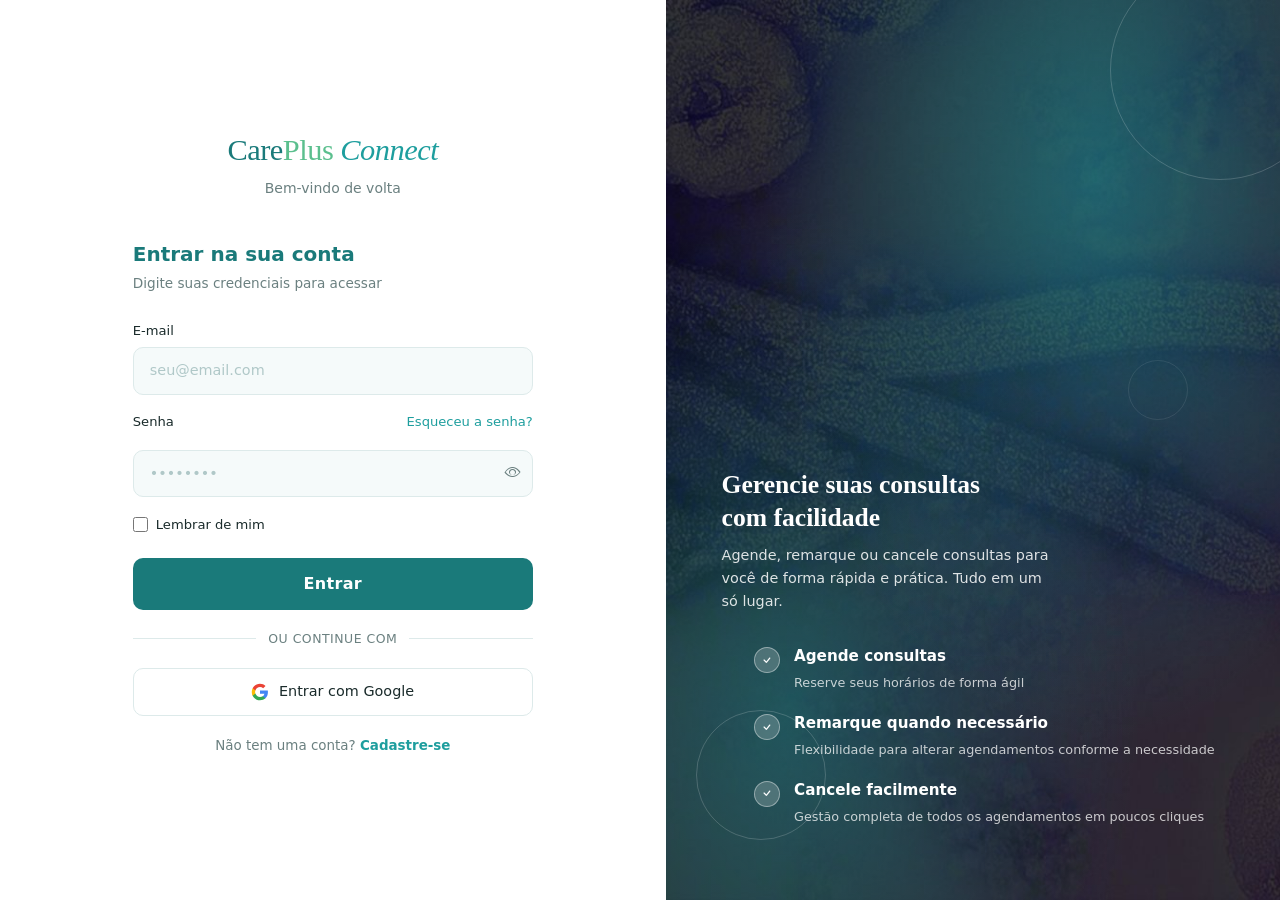
==== index.html @ 65e4c3a5 "feat: login dashboard concluidos" ====
<!DOCTYPE html>
<html lang="pt-BR">
<head>
  <meta charset="UTF-8" />
  <meta name="viewport" content="width=device-width, initial-scale=1.0"/>
  <title>CarePlus Connect — Login</title>

<!-- Bootstrap CSS via CDN -->
<link href="https://cdn.jsdelivr.net/npm/bootstrap@5.3.3/dist/css/bootstrap.min.css" rel="stylesheet"/>

<!-- Bootstrap Icons -->
<link rel="stylesheet" href="https://cdn.jsdelivr.net/npm/bootstrap-icons@1.11.3/font/bootstrap-icons.css"/>

<!-- Variáveis globais de cor — deve vir antes dos outros CSS -->
<link rel="stylesheet" href="css/variaveis.css"/>

<!-- CSS customizado da tela de login -->
<link rel="stylesheet" href="css/login.css"/>

<!-- JavaScript externo do login -->
<script src="javascript/login.js" defer></script>
</head>
<body>

<!-- ================================================
     ESTRUTURA PRINCIPAL
     Divide a tela em painel esquerdo (formulário)
     e painel direito (imagem + bullets)
================================================= -->
<div class="pagina-login">

  <!-- ── PAINEL ESQUERDO ── -->
  <div class="painel-esquerdo">
    <div class="caixa-formulario">

      <!-- Logo -->
      <div class="logo">
        <span class="care">Care</span><span class="plus">Plus</span> <span class="connect">Connect</span>
      </div>
      <p class="logo-subtitulo">Bem-vindo de volta</p>

      <!-- Título e descrição do formulário -->
      <p class="titulo-formulario">Entrar na sua conta</p>
      <p class="descricao-formulario">Digite suas credenciais para acessar</p>

      <!-- Campo E-mail -->
      <label for="email">E-mail</label>
      <div class="campo-input">
        <input type="email" id="email" placeholder="seu@email.com" autocomplete="email"/>
      </div>

      <!-- Campo Senha + link esqueceu a senha -->
      <div class="linha-senha">
        <label for="senha">Senha</label>
        <a href="#" class="link-esqueceu-senha">Esqueceu a senha?</a>
      </div>
      <div class="campo-input">
        <input type="password" id="senha" placeholder="••••••••" autocomplete="current-password"/>
        <!-- Botão olho: alterna entre mostrar e ocultar senha -->
        <button class="botao-olho" id="botao-olho" type="button" aria-label="Mostrar senha">
          <i id="icone-olho" class="bi bi-eye"></i>
        </button>
      </div>

      <!-- Checkbox lembrar de mim -->
      <div class="lembrar-de-mim">
        <input type="checkbox" id="lembrar"/>
        <label for="lembrar" style="margin:0;cursor:pointer;">Lembrar de mim</label>
      </div>

      <!-- Botão principal de login -->
      <button class="botao-entrar" id="botao-entrar">Entrar</button>

      <!-- Divisor visual -->
      <div class="divisor">ou continue com</div>

      <!-- Botão login com Google -->
      <button class="botao-google">
        <svg width="18" height="18" viewBox="0 0 24 24">
          <path fill="#4285F4" d="M22.56 12.25c0-.78-.07-1.53-.2-2.25H12v4.26h5.92c-.26 1.37-1.04 2.53-2.21 3.31v2.77h3.57c2.08-1.92 3.28-4.74 3.28-8.09z"/>
          <path fill="#34A853" d="M12 23c2.97 0 5.46-.98 7.28-2.66l-3.57-2.77c-.98.66-2.23 1.06-3.71 1.06-2.86 0-5.29-1.93-6.16-4.53H2.18v2.84C3.99 20.53 7.7 23 12 23z"/>
          <path fill="#FBBC05" d="M5.84 14.09c-.22-.66-.35-1.36-.35-2.09s.13-1.43.35-2.09V7.07H2.18C1.43 8.55 1 10.22 1 12s.43 3.45 1.18 4.93l3.66-2.84z"/>
          <path fill="#EA4335" d="M12 5.38c1.62 0 3.06.56 4.21 1.64l3.15-3.15C17.45 2.09 14.97 1 12 1 7.7 1 3.99 3.47 2.18 7.07l3.66 2.84c.87-2.6 3.3-4.53 6.16-4.53z"/>
        </svg>
        Entrar com Google
      </button>

      <!-- Link para cadastro -->
      <p class="link-cadastro">Não tem uma conta? <a href="#">Cadastre-se</a></p>

    </div>
  </div>
  <!-- fim painel esquerdo -->

  <!-- ── PAINEL DIREITO ── -->
  <div class="painel-direito">

    <!-- Círculos decorativos de fundo -->
    <div class="circulo circulo-1"></div>
    <div class="circulo circulo-2"></div>
    <div class="circulo circulo-3"></div>

    <!-- Conteúdo: título + descrição + lista de funcionalidades -->
    <div class="conteudo-direito">
      <h2 class="titulo-direito">Gerencie suas consultas<br>com facilidade</h2>
      <p class="descricao-direito">Agende, remarque ou cancele consultas para você de forma rápida e prática. Tudo em um só lugar.</p>

      <ul class="lista-funcionalidades">
        <li class="item-funcionalidade">
          <div class="icone-check">
            <i class="bi bi-check"></i>
          </div>
          <div class="texto-funcionalidade">
            <strong>Agende consultas</strong>
            <span>Reserve seus horários de forma ágil</span>
          </div>
        </li>
        <li class="item-funcionalidade">
          <div class="icone-check">
            <i class="bi bi-check"></i>
          </div>
          <div class="texto-funcionalidade">
            <strong>Remarque quando necessário</strong>
            <span>Flexibilidade para alterar agendamentos conforme a necessidade</span>
          </div>
        </li>
        <li class="item-funcionalidade">
          <div class="icone-check">
            <i class="bi bi-check"></i>
          </div>
          <div class="texto-funcionalidade">
            <strong>Cancele facilmente</strong>
            <span>Gestão completa de todos os agendamentos em poucos cliques</span>
          </div>
        </li>
      </ul>
    </div>
    <!-- fim conteudo-direito -->

  </div>
  <!-- fim painel direito -->

</div>
<!-- fim pagina-login -->
</body>
</html>
---- css/variaveis.css ----
/* ============================================
   CAREPLUS CONNECT — variaveis.css
   Variáveis globais de cor e estilo
   usadas em todas as telas do projeto
   ============================================ */

:root {
  /* ── Cores principais da marca ── */
  --verde-escuro:      #1a7a7a;  /* navbar, títulos, botões principais */
  --verde-medio:       #1e9e9e;  /* links, hover, destaques */
  --verde-claro:       #4dc4c4;  /* bordas no hover, detalhes suaves */
  --verde-acento:      #5bbf8e;  /* card remarcar, logo "Plus" */

  /* ── Cores de status ── */
  --vermelho-acento:   #f28b82;  /* card cancelar, notificação, erro */
  --amarelo-acento:    #f6c343;  /* consulta pendente, aviso */

  /* ── Cores de texto ── */
  --texto-principal:   #1a2b2b;  /* textos principais */
  --texto-suave:       #6b8080;  /* textos secundários, placeholders */

  /* ── Cores de fundo e estrutura ── */
  --fundo-pagina:      #f4f9f9;  /* fundo geral da dashboard */
  --fundo-card:        #ffffff;  /* fundo dos cards */
  --fundo-input:       #f5fafa;  /* fundo dos campos de input */

  /* ── Bordas e sombras ── */
  --borda:             #ddeaea;  /* bordas dos cards e inputs */
  --sombra:            0 2px 12px rgba(26,122,122,.08); /* sombra dos cards */
  --borda-arredondada: 14px;     /* border-radius padrão dos cards */
}
---- css/login.css ----
/* ============================================
   CAREPLUS CONNECT — login.css
   Estilos da tela de login
   ============================================ */

/* ── RESET BÁSICO ──
   Remove margin e padding padrão do navegador
   box-sizing garante que padding não aumenta o tamanho do elemento ── */
*, *::before, *::after {
  box-sizing: border-box;
  margin: 0;
  padding: 0;
}

body {
  font-family: var(--bs-font-sans-serif);
  height: 100vh;
  overflow: hidden;
  background: #fff;
}

/* ── ESTRUTURA PRINCIPAL ──
   Divide a tela em duas colunas lado a lado ── */
.pagina-login {
  display: flex;
  height: 100vh;
}

/* ── PAINEL ESQUERDO (formulário) ──
   Ocupa 52% da tela, centraliza o conteúdo ── */
.painel-esquerdo {
  width: 52%;
  display: flex;
  flex-direction: column;
  justify-content: center;
  align-items: center;
  padding: 3rem 5rem;
  background: #fff;
  position: relative;
  z-index: 1;
}

/* ── CAIXA DO FORMULÁRIO ──
   Limita largura máxima e anima a entrada ── */
.caixa-formulario {
  width: 100%;
  max-width: 400px;
  animation: subir .6s ease both;
}

/* ── LOGO ── */
.logo {
  font-family: Georgia, 'Times New Roman', serif;
  font-size: 1.9rem;
  letter-spacing: -.5px;
  margin-bottom: .25rem;
  text-align: center;
}
.logo span.care    { color: var(--verde-escuro); }
.logo span.plus    { color: var(--verde-acento); }
.logo span.connect { color: var(--verde-medio); font-style: italic; }

.logo-subtitulo {
  text-align: center;
  color: var(--texto-suave);
  font-size: .875rem;
  margin-bottom: 2.5rem;
}

/* ── TÍTULOS DO FORMULÁRIO ── */
.titulo-formulario {
  font-size: 1.25rem;
  font-weight: 600;
  color: var(--verde-escuro);
  margin-bottom: .25rem;
}
.descricao-formulario {
  font-size: .85rem;
  color: var(--texto-suave);
  margin-bottom: 1.75rem;
}

/* ── LABELS DOS CAMPOS ── */
label {
  font-size: .82rem;
  font-weight: 500;
  color: var(--texto-principal);
  margin-bottom: .4rem;
  display: block;
}

/* ── CAMPOS DE INPUT ── */
.campo-input {
  position: relative;
  margin-bottom: 1.1rem;
}

input[type="email"],
input[type="password"],
input[type="text"] {
  width: 100%;
  padding: .75rem 1rem;
  border: 1.5px solid var(--borda);
  border-radius: 10px;
  background: var(--fundo-input);
  font-family: var(--bs-font-sans-serif);
  font-size: .9rem;
  color: var(--texto-principal);
  transition: border-color .2s, box-shadow .2s;
  outline: none;
}
input:focus {
  border-color: var(--verde-medio);
  box-shadow: 0 0 0 3px rgba(30,158,158,.12);
}
input::placeholder { color: #b0c8c8; }

/* ── BOTÃO MOSTRAR/OCULTAR SENHA ── */
.botao-olho {
  position: absolute;
  right: 12px;
  top: 50%;
  transform: translateY(-50%);
  background: none;
  border: none;
  cursor: pointer;
  color: var(--texto-suave);
  padding: 0;
  display: flex;
  align-items: center;
}
/* Ícone do olho — Bootstrap Icons */
.botao-olho i { font-size: 1rem; color: var(--texto-suave); }

/* ── LINHA SENHA + ESQUECEU A SENHA ── */
.linha-senha {
  display: flex;
  justify-content: space-between;
  align-items: center;
  margin-bottom: 1.1rem;
}
.linha-senha label { margin: 0; }

.link-esqueceu-senha {
  font-size: .82rem;
  color: var(--verde-medio);
  text-decoration: none;
  font-weight: 500;
}
.link-esqueceu-senha:hover { text-decoration: underline; }

/* ── CHECKBOX LEMBRAR DE MIM ── */
.lembrar-de-mim {
  display: flex;
  align-items: center;
  gap: .5rem;
  font-size: .82rem;
  color: var(--texto-suave);
  margin-bottom: 1rem;
}
.lembrar-de-mim input[type="checkbox"] {
  width: 15px;
  height: 15px;
  accent-color: var(--verde-medio);
  margin: 0;
  border-radius: 4px;
}

/* ── BOTÃO ENTRAR ── */
.botao-entrar {
  width: 100%;
  padding: .85rem;
  background: var(--verde-escuro);
  color: #fff;
  border: none;
  border-radius: 10px;
  font-family: var(--bs-font-sans-serif);
  font-size: 1rem;
  font-weight: 600;
  cursor: pointer;
  margin-top: .5rem;
  transition: background .2s, transform .1s, box-shadow .2s;
  letter-spacing: .3px;
}
.botao-entrar:hover {
  background: var(--verde-medio);
  box-shadow: 0 6px 20px rgba(30,158,158,.25);
}
.botao-entrar:active { transform: scale(.98); }

/* ── DIVISOR "OU CONTINUE COM" ── */
.divisor {
  display: flex;
  align-items: center;
  gap: .75rem;
  margin: 1.25rem 0;
  color: var(--texto-suave);
  font-size: .78rem;
  text-transform: uppercase;
  letter-spacing: .5px;
}
.divisor::before,
.divisor::after {
  content: '';
  flex: 1;
  height: 1px;
  background: var(--borda);
}

/* ── BOTÃO ENTRAR COM GOOGLE ── */
.botao-google {
  width: 100%;
  padding: .75rem;
  border: 1.5px solid var(--borda);
  border-radius: 10px;
  background: #fff;
  font-family: var(--bs-font-sans-serif);
  font-size: .9rem;
  font-weight: 500;
  color: var(--texto-principal);
  cursor: pointer;
  display: flex;
  align-items: center;
  justify-content: center;
  gap: .6rem;
  transition: border-color .2s, box-shadow .2s;
}
.botao-google:hover {
  border-color: var(--verde-claro);
  box-shadow: 0 4px 12px rgba(0,0,0,.06);
}

/* ── LINK DE CADASTRO(Cadaste-se) ── */
.link-cadastro {
  text-align: center;
  margin-top: 1.25rem;
  font-size: .84rem;
  color: var(--texto-suave);
}
.link-cadastro a {
  color: var(--verde-medio);
  font-weight: 600;
  text-decoration: none;
}
.link-cadastro a:hover { text-decoration: underline; }

/* ── PAINEL DIREITO (imagem + bullets/marcadores) ── */
.painel-direito {
  width: 48%;
  position: relative;
  overflow: hidden;
  display: flex;
  align-items: flex-end;
  padding: 3.5rem;
}

/* Fundo com gradiente + imagem ── */
.painel-direito::before {
  content: '';
  position: absolute;
  inset: 0;
  background:
    radial-gradient(ellipse at 70% 20%, rgba(30,158,158,.55) 0%, transparent 55%),
    radial-gradient(ellipse at 20% 80%, rgba(26,122,122,.6) 0%, transparent 50%),
    url('../assets/imagens/bg-login.png') center/cover no-repeat;
  z-index: 0;
}

/* ── CÍRCULOS DECORATIVOS ── */
.circulo {
  position: absolute;
  border-radius: 50%;
  border: 1.5px solid rgba(255,255,255,.18);
  z-index: 1;
}
.circulo-1 { width: 220px; height: 220px; top: -40px; right: -50px; }
.circulo-2 { width: 130px; height: 130px; bottom: 60px; left: 30px; }
.circulo-3 { width: 60px;  height: 60px;  top: 40%;  right: 15%; opacity: .5; }

.painel-direito::after {
  content: '';
  position: absolute;
  inset: 0;
  opacity: .6;
  z-index: 1;
  pointer-events: none;
}

/* ── CONTEÚDO DO PAINEL DIREITO ── */
.conteudo-direito {
  position: relative;
  z-index: 2;
  color: #fff;
  animation: subir .8s .2s ease both;
}

.titulo-direito {
  font-family: Georgia, 'Times New Roman', serif;
  font-size: 1.6rem;
  font-weight: 600;
  margin-bottom: .6rem;
  line-height: 1.3;
}

.descricao-direito {
  font-size: .9rem;
  opacity: .85;
  margin-bottom: 2rem;
  line-height: 1.6;
  max-width: 340px;
}

/* ── LISTA DE FUNCIONALIDADES ── */
.lista-funcionalidades {
  list-style: none;
  display: flex;
  flex-direction: column;
  gap: 1.1rem;
}

.item-funcionalidade {
  display: flex;
  align-items: flex-start;
  gap: .9rem;
}

.icone-check {
  width: 26px;
  height: 26px;
  border-radius: 50%;
  background: rgba(255,255,255,.2);
  border: 1.5px solid rgba(255,255,255,.4);
  display: flex;
  align-items: center;
  justify-content: center;
  flex-shrink: 0;
  margin-top: 2px;
  backdrop-filter: blur(4px);
}
/* Ícone de check — Bootstrap Icons */
.icone-check i { font-size: .85rem; color: #fff; }

.texto-funcionalidade strong {
  display: block;
  font-size: .95rem;
  font-weight: 600;
  margin-bottom: .15rem;
}
.texto-funcionalidade span {
  font-size: .8rem;
  opacity: .75;
}

/* ── ANIMAÇÃO DE ENTRADA ── */
@keyframes subir {
  from { opacity: 0; transform: translateY(18px); }
  to   { opacity: 1; transform: translateY(0); }
}

/* ── RESPONSIVO PRA MOBILE ── */
@media (max-width: 768px) {
  body { overflow: auto; }

  .pagina-login { flex-direction: column; height: auto; min-height: 100vh; }

  .painel-direito {
    width: 100%;
    min-height: 180px;
    align-items: center;
    justify-content: center;
    padding: 2rem 1.5rem;
    order: -1;
  }

  .conteudo-direito      { text-align: center; }
  .titulo-direito        { font-size: 1.2rem; }
  .descricao-direito     { display: none; }
  .lista-funcionalidades { display: none; }

  .circulo-1 { width: 120px; height: 120px; top: -20px; right: -20px; }
  .circulo-2 { display: none; }

  .painel-esquerdo { width: 100%; padding: 2rem 1.5rem; }
}
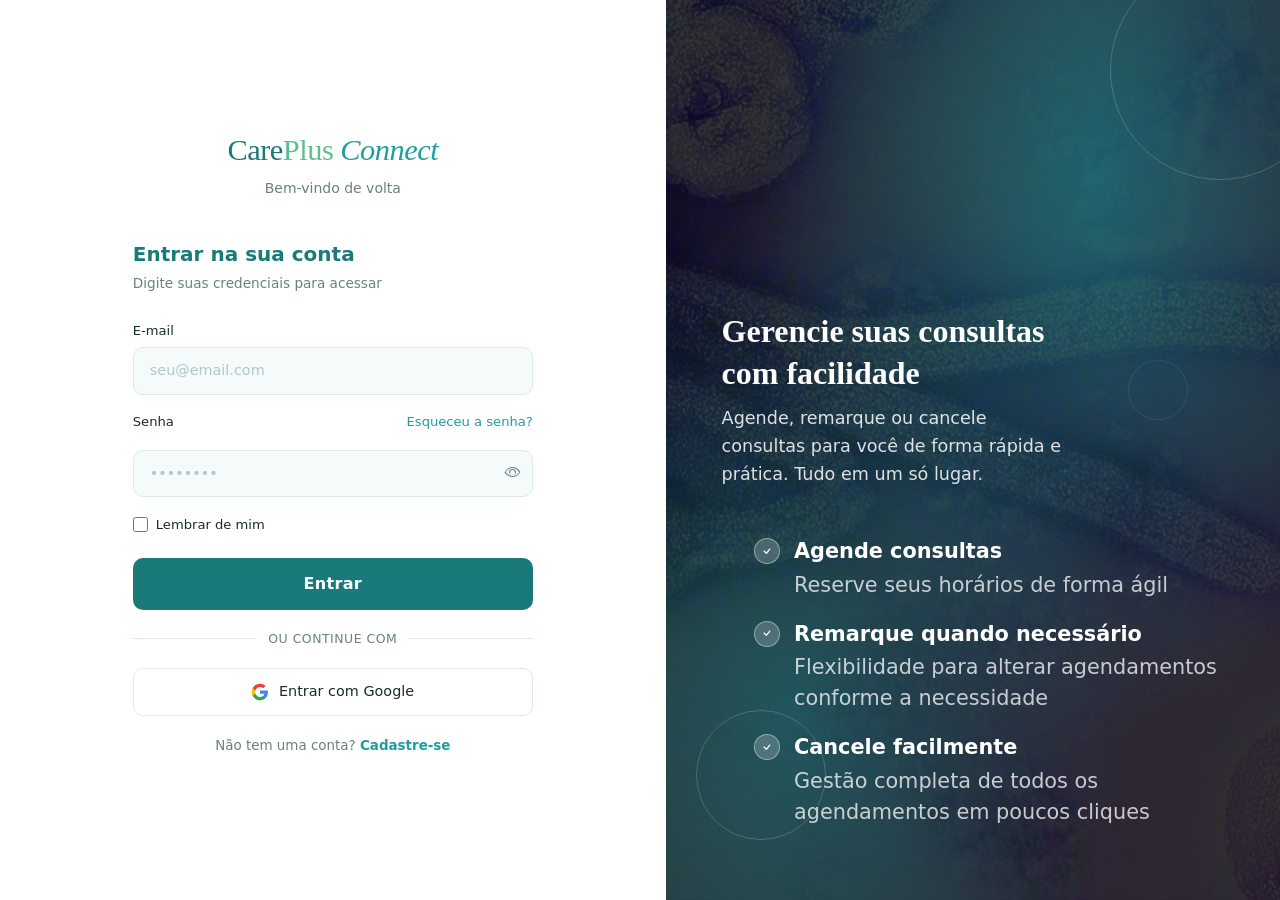
==== commit 2e085f75: "inclusao page cadastro completa" ====
--- a/index.html
+++ b/index.html
@@ -86,7 +86,7 @@
       </button>
 
       <!-- Link para cadastro -->
-      <p class="link-cadastro">Não tem uma conta? <a href="#">Cadastre-se</a></p>
+      <p class="link-cadastro">Não tem uma conta? <a href="../care_plus_connect/pages/cadastro.html">Cadastre-se</a></p>
 
     </div>
   </div>
--- a/css/variaveis.css
+++ b/css/variaveis.css
@@ -28,4 +28,15 @@
   --borda:             #ddeaea;  /* bordas dos cards e inputs */
   --sombra:            0 2px 12px rgba(26,122,122,.08); /* sombra dos cards */
   --borda-arredondada: 14px;     /* border-radius padrão dos cards */
+
+  /* ── Cores dos tiers/níveis do CarePoints ── */
+--bronze-claro:   #cd7f32;  /* cor principal do gradiente bronze */
+--bronze-escuro:  #a0522d;  /* cor escura do gradiente bronze */
+--bronze-texto:   #a0522d;  /* cor do nome Bronze */
+--prata-claro:    #c0c0c0;  /* cor principal do gradiente prata */
+--prata-escuro:   #909090;  /* cor escura do gradiente prata */
+--prata-texto:    #707070;  /* cor do nome Prata */
+--ouro-claro:     #ffd700;  /* cor principal do gradiente ouro */
+--ouro-escuro:    #ffa500;  /* cor escura do gradiente ouro */
+--ouro-texto:     #cc8800;  /* cor do nome Ouro */
 }
--- a/css/login.css
+++ b/css/login.css
@@ -296,16 +296,16 @@
 
 .titulo-direito {
   font-family: Georgia, 'Times New Roman', serif;
-  font-size: 1.6rem;
+  font-size: 2rem;
   font-weight: 600;
   margin-bottom: .6rem;
   line-height: 1.3;
 }
 
 .descricao-direito {
-  font-size: .9rem;
+  font-size: 1.1rem;
   opacity: .85;
-  margin-bottom: 2rem;
+  margin-bottom: 3rem;
   line-height: 1.6;
   max-width: 340px;
 }
@@ -342,12 +342,12 @@
 
 .texto-funcionalidade strong {
   display: block;
-  font-size: .95rem;
+  font-size: 1.3rem;
   font-weight: 600;
   margin-bottom: .15rem;
 }
 .texto-funcionalidade span {
-  font-size: .8rem;
+  font-size: 1.3rem;
   opacity: .75;
 }
 
